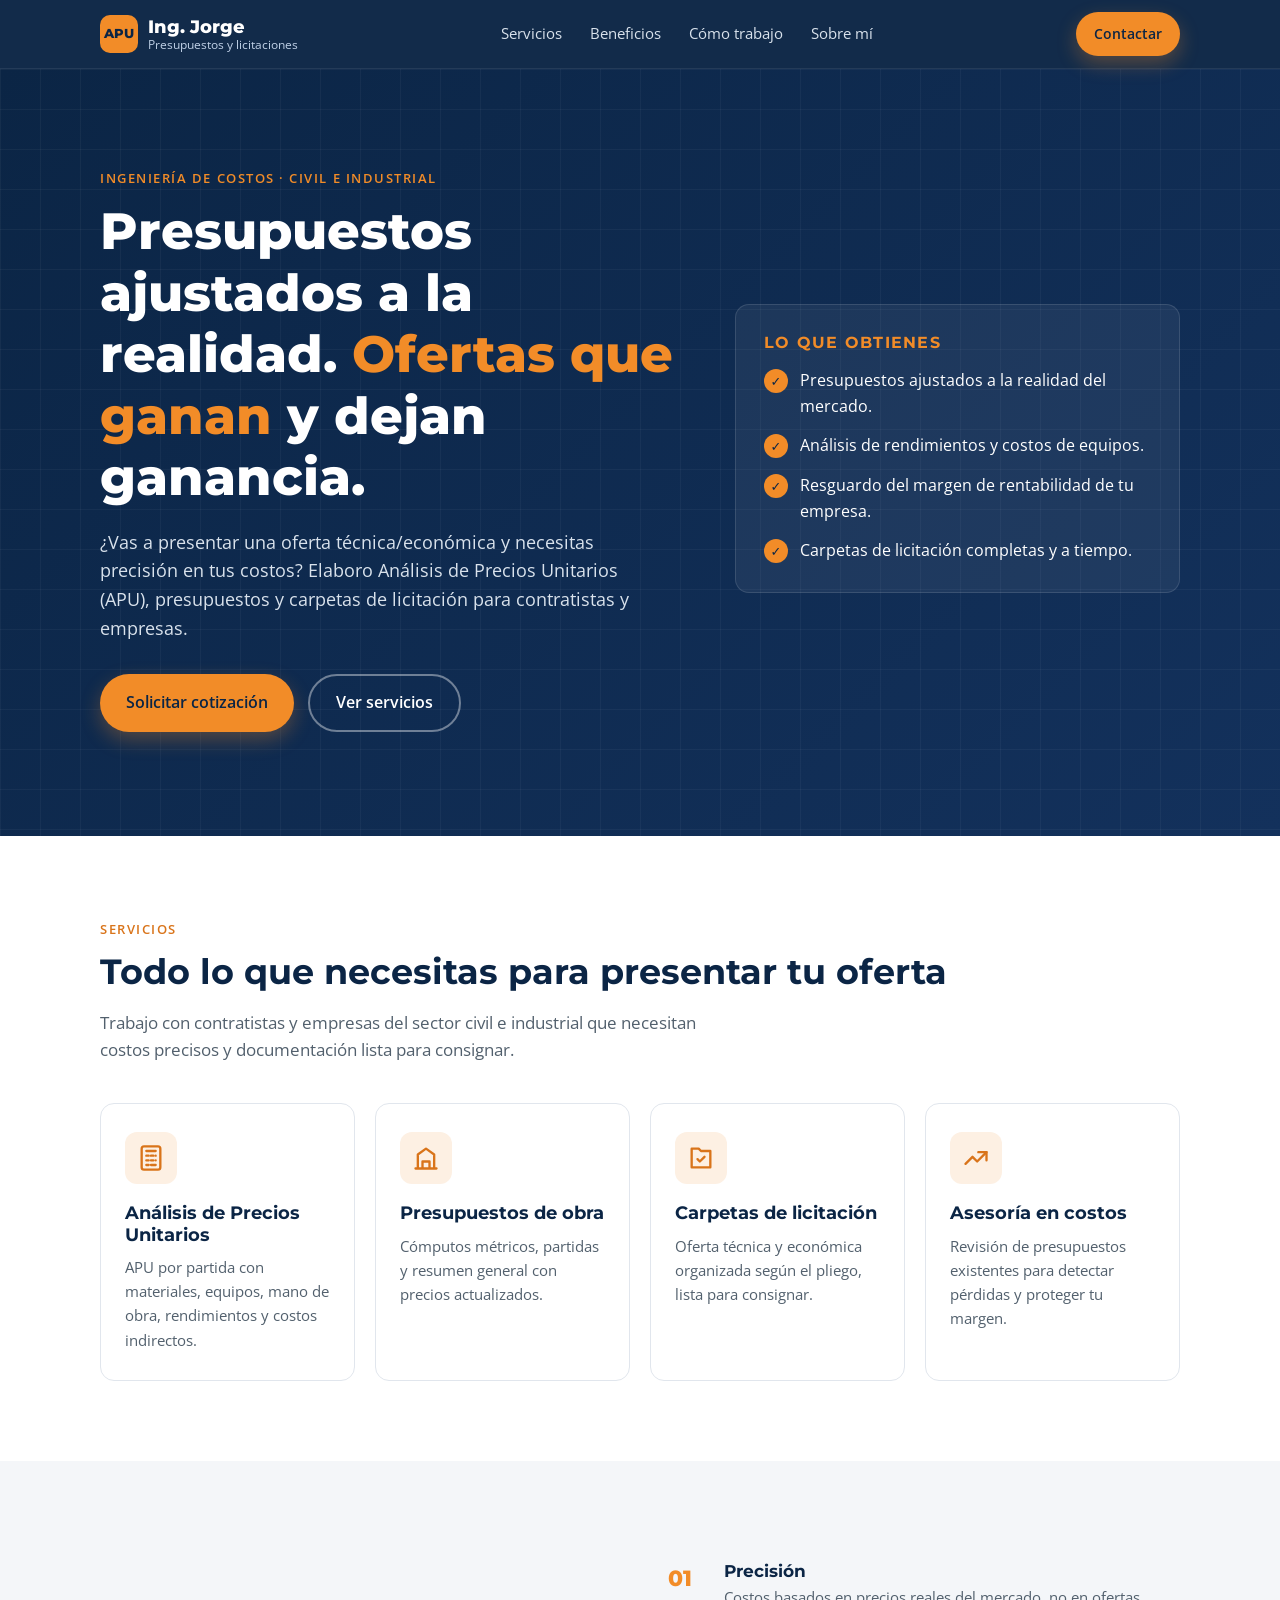
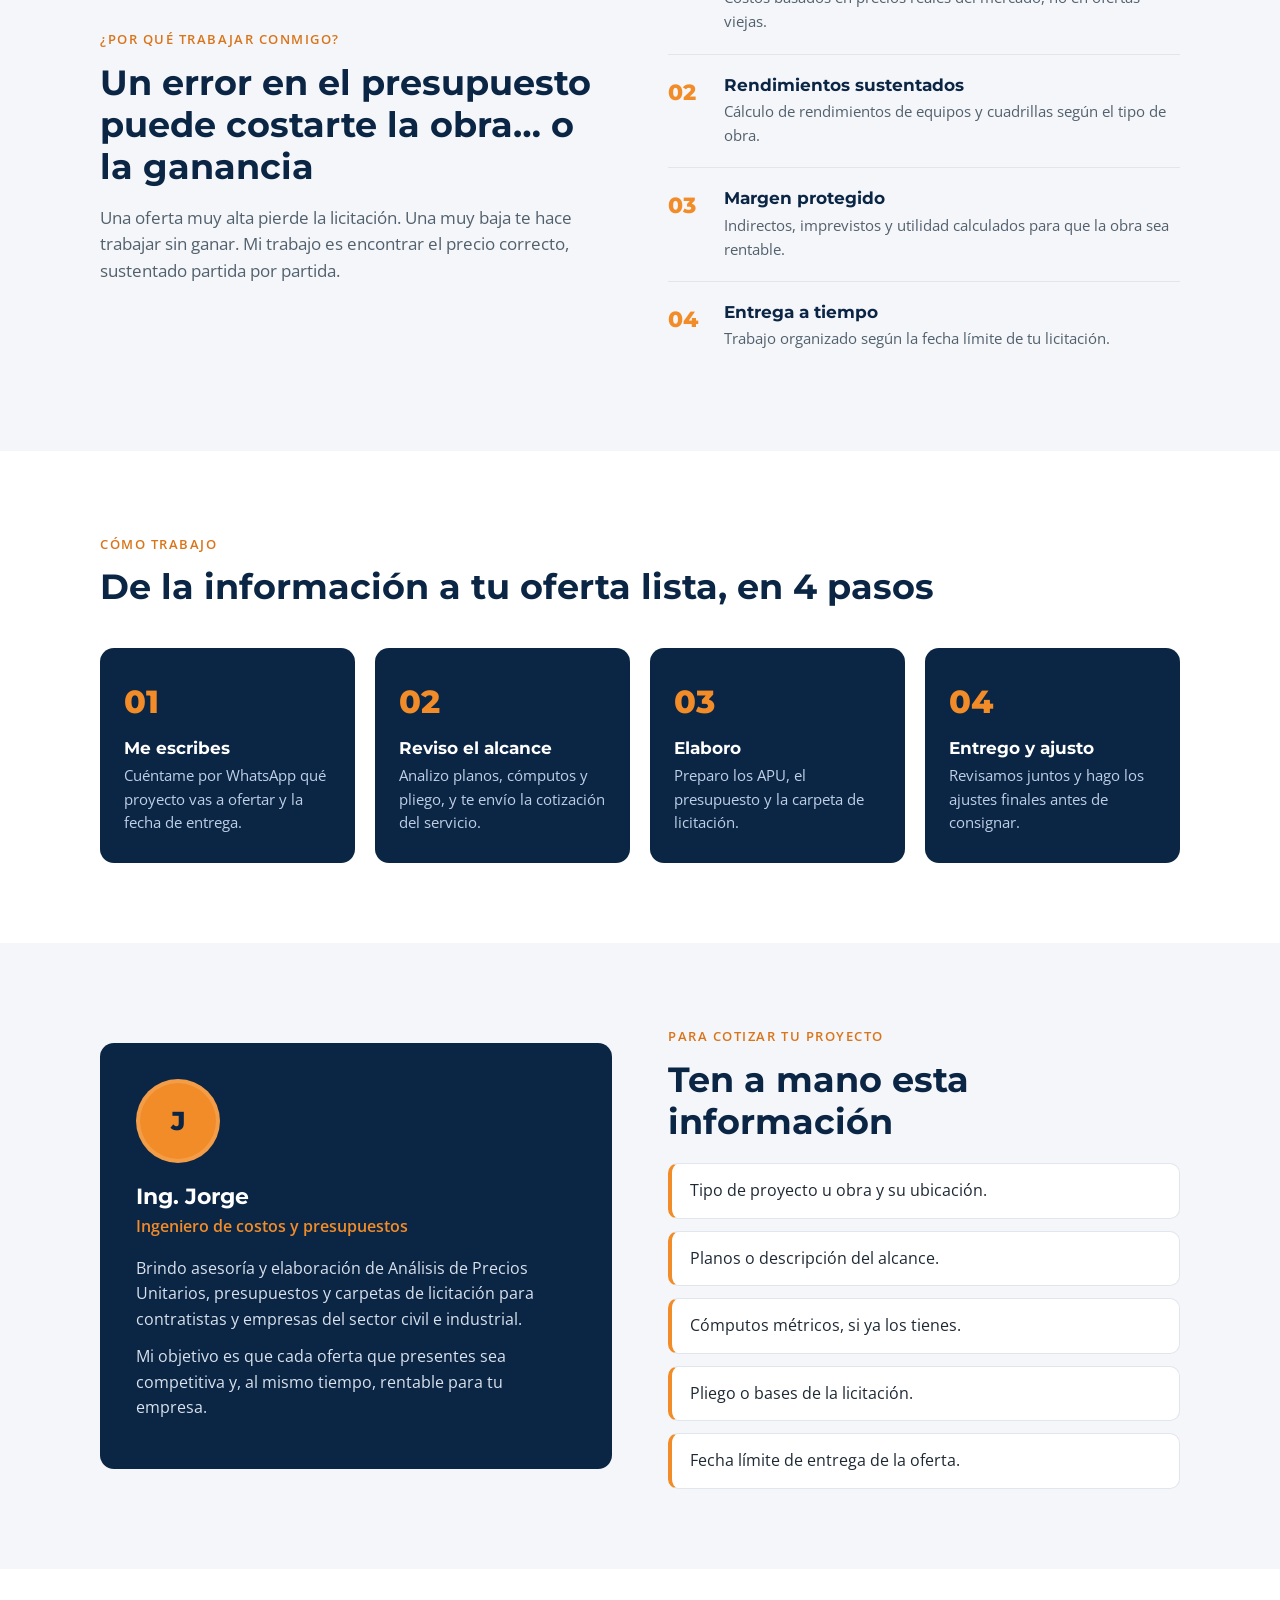
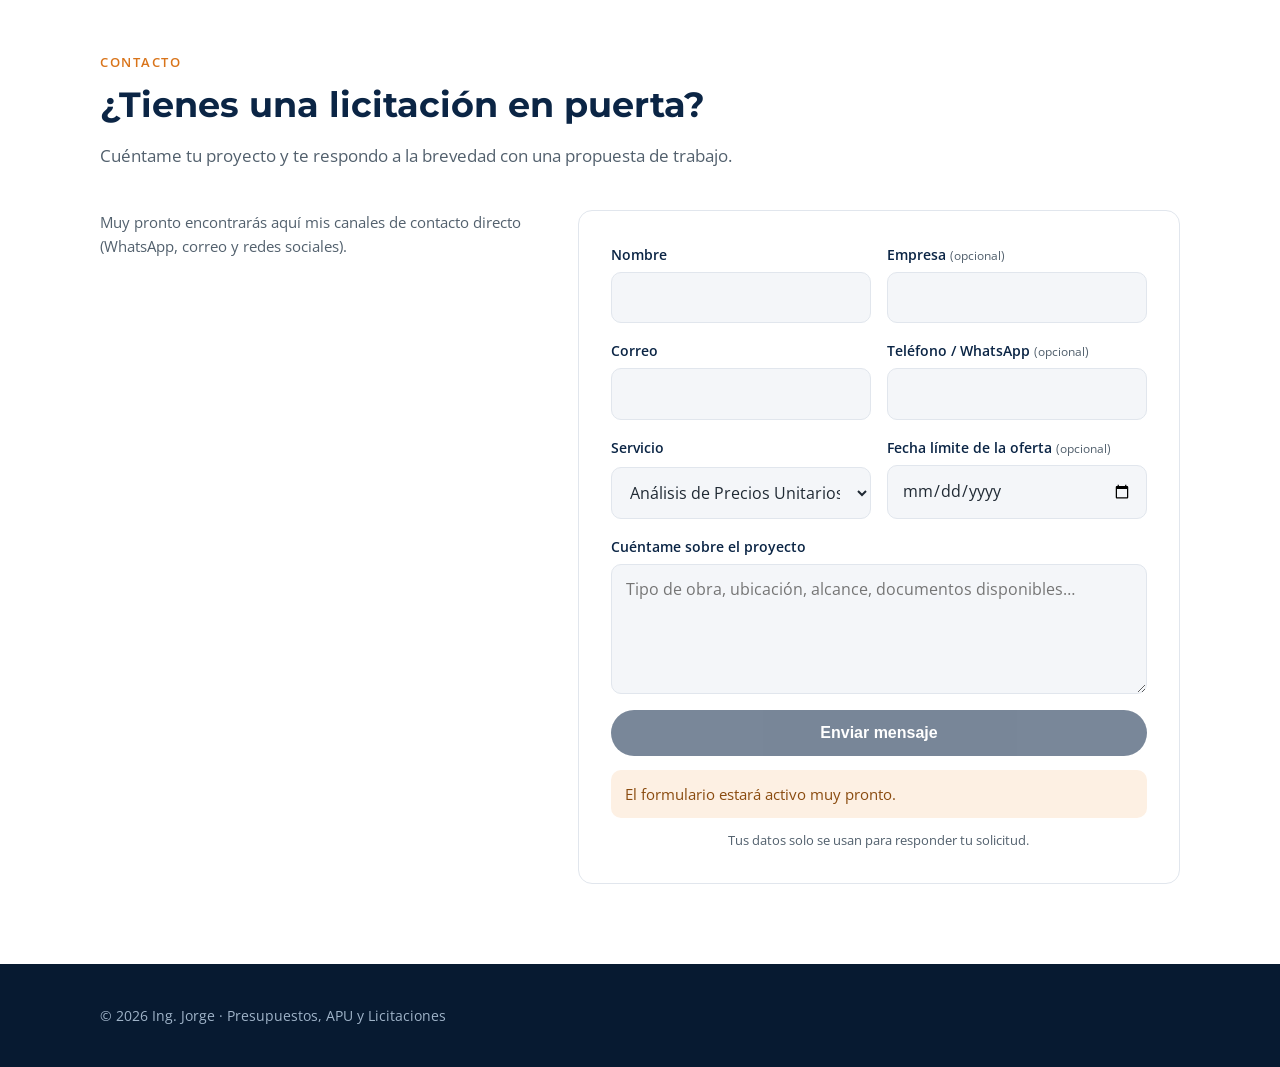
==== public/index.html @ f6491c8c "Preparar la página para publicarse en Cloudflare Workers - Archivos públicos movidos a public/ y wra" ====
<!doctype html>
<html lang="es">
<head>
  <meta charset="utf-8">
  <meta name="viewport" content="width=device-width, initial-scale=1">
  <title>Ing. Jorge · Presupuestos y APU</title>
  <meta name="description" content="Elaboración de Análisis de Precios Unitarios (APU), presupuestos de obra y carpetas de licitación para contratistas del sector civil e industrial.">
  <meta property="og:title" content="Ing. Jorge · Presupuestos, APU y Licitaciones">
  <meta property="og:description" content="Presupuestos ajustados a la realidad. Ofertas que ganan y dejan ganancia. Cotiza por WhatsApp.">
  <meta property="og:type" content="website">
  <meta property="og:locale" content="es_VE">
  <meta name="theme-color" content="#0B2545">
  <link rel="icon" href="data:image/svg+xml,%3Csvg xmlns='http://www.w3.org/2000/svg' viewBox='0 0 64 64'%3E%3Crect width='64' height='64' rx='14' fill='%230B2545'/%3E%3Ctext x='32' y='42' font-family='Arial' font-weight='700' font-size='26' fill='%23F28C28' text-anchor='middle'%3EAPU%3C/text%3E%3C/svg%3E">
  <link rel="preconnect" href="https://fonts.googleapis.com">
  <link rel="preconnect" href="https://fonts.gstatic.com" crossorigin>
  <link href="https://fonts.googleapis.com/css2?family=Montserrat:wght@600;700;800&family=Open+Sans:wght@400;600&display=swap" rel="stylesheet">
  <link rel="stylesheet" href="assets/css/styles.css">
</head>
<body>

  <!-- Los datos de contacto, fotos y redes se configuran en assets/js/config.js -->
  <header>
    <div class="wrap nav">
      <a href="#inicio" class="brand">
        <span class="brand-mark">APU</span>
        <span><span data-site="nombreCompleto">Ing. Jorge</span><small>Presupuestos y licitaciones</small></span>
      </a>
      <ul>
        <li><a href="#servicios">Servicios</a></li>
        <li><a href="#beneficios">Beneficios</a></li>
        <li><a href="#proceso">Cómo trabajo</a></li>
        <li><a href="#sobre-mi">Sobre mí</a></li>
      </ul>
      <a class="btn btn-primary" href="#contacto">Contactar</a>
    </div>
  </header>

  <main>
    <section class="hero" id="inicio">
      <div class="wrap hero-grid">
        <div>
          <span class="eyebrow">Ingeniería de costos · Civil e industrial</span>
          <h1>Presupuestos ajustados a la realidad. <em>Ofertas que ganan</em> y dejan ganancia.</h1>
          <p>¿Vas a presentar una oferta técnica/económica y necesitas precisión en tus costos? Elaboro Análisis de Precios Unitarios (APU), presupuestos y carpetas de licitación para contratistas y empresas.</p>
          <div class="hero-actions">
            <a class="btn btn-primary" href="#contacto">Solicitar cotización</a>
            <a class="btn btn-ghost" href="#servicios">Ver servicios</a>
          </div>
        </div>
        <div class="hero-card">
          <h3>Lo que obtienes</h3>
          <ul class="check">
            <li>Presupuestos ajustados a la realidad del mercado.</li>
            <li>Análisis de rendimientos y costos de equipos.</li>
            <li>Resguardo del margen de rentabilidad de tu empresa.</li>
            <li>Carpetas de licitación completas y a tiempo.</li>
          </ul>
        </div>
      </div>
    </section>

    <section id="servicios">
      <div class="wrap">
        <span class="eyebrow">Servicios</span>
        <h2>Todo lo que necesitas para presentar tu oferta</h2>
        <p class="lead">Trabajo con contratistas y empresas del sector civil e industrial que necesitan costos precisos y documentación lista para consignar.</p>
        <div class="grid-4">
          <article class="card">
            <div class="icon"><svg viewBox="0 0 24 24" fill="none" stroke="currentColor" stroke-width="2" stroke-linecap="round" stroke-linejoin="round" aria-hidden="true"><rect x="4" y="2" width="16" height="20" rx="2"/><path d="M8 6h8M8 10h2M12 10h2M16 10h0M8 14h2M12 14h2M8 18h2M12 18h4M16 14v0"/></svg></div>
            <h3>Análisis de Precios Unitarios</h3>
            <p>APU por partida con materiales, equipos, mano de obra, rendimientos y costos indirectos.</p>
          </article>
          <article class="card">
            <div class="icon"><svg viewBox="0 0 24 24" fill="none" stroke="currentColor" stroke-width="2" stroke-linecap="round" stroke-linejoin="round" aria-hidden="true"><path d="M3 21h18M5 21V9l7-5 7 5v12M9 21v-6h6v6"/></svg></div>
            <h3>Presupuestos de obra</h3>
            <p>Cómputos métricos, partidas y resumen general con precios actualizados.</p>
          </article>
          <article class="card">
            <div class="icon"><svg viewBox="0 0 24 24" fill="none" stroke="currentColor" stroke-width="2" stroke-linecap="round" stroke-linejoin="round" aria-hidden="true"><path d="M4 4h6l2 2h8v14H4z"/><path d="M9 13l2 2 4-4"/></svg></div>
            <h3>Carpetas de licitación</h3>
            <p>Oferta técnica y económica organizada según el pliego, lista para consignar.</p>
          </article>
          <article class="card">
            <div class="icon"><svg viewBox="0 0 24 24" fill="none" stroke="currentColor" stroke-width="2" stroke-linecap="round" stroke-linejoin="round" aria-hidden="true"><path d="M3 17l6-6 4 4 8-8"/><path d="M14 7h7v7"/></svg></div>
            <h3>Asesoría en costos</h3>
            <p>Revisión de presupuestos existentes para detectar pérdidas y proteger tu margen.</p>
          </article>
        </div>
      </div>
    </section>

    <section class="soft" id="beneficios">
      <div class="wrap split">
        <div>
          <span class="eyebrow">¿Por qué trabajar conmigo?</span>
          <h2>Un error en el presupuesto puede costarte la obra… o la ganancia</h2>
          <p class="lead">Una oferta muy alta pierde la licitación. Una muy baja te hace trabajar sin ganar. Mi trabajo es encontrar el precio correcto, sustentado partida por partida.</p>
        </div>
        <div>
          <div class="benefit">
            <span class="benefit-num">01</span>
            <div><h3>Precisión</h3><p>Costos basados en precios reales del mercado, no en ofertas viejas.</p></div>
          </div>
          <div class="benefit">
            <span class="benefit-num">02</span>
            <div><h3>Rendimientos sustentados</h3><p>Cálculo de rendimientos de equipos y cuadrillas según el tipo de obra.</p></div>
          </div>
          <div class="benefit">
            <span class="benefit-num">03</span>
            <div><h3>Margen protegido</h3><p>Indirectos, imprevistos y utilidad calculados para que la obra sea rentable.</p></div>
          </div>
          <div class="benefit">
            <span class="benefit-num">04</span>
            <div><h3>Entrega a tiempo</h3><p>Trabajo organizado según la fecha límite de tu licitación.</p></div>
          </div>
        </div>
      </div>
    </section>

    <section id="proceso">
      <div class="wrap">
        <span class="eyebrow">Cómo trabajo</span>
        <h2>De la información a tu oferta lista, en 4 pasos</h2>
        <div class="steps">
          <div class="step"><h3>Me escribes</h3><p>Cuéntame por WhatsApp qué proyecto vas a ofertar y la fecha de entrega.</p></div>
          <div class="step"><h3>Reviso el alcance</h3><p>Analizo planos, cómputos y pliego, y te envío la cotización del servicio.</p></div>
          <div class="step"><h3>Elaboro</h3><p>Preparo los APU, el presupuesto y la carpeta de licitación.</p></div>
          <div class="step"><h3>Entrego y ajusto</h3><p>Revisamos juntos y hago los ajustes finales antes de consignar.</p></div>
        </div>
      </div>
    </section>
    <section class="soft" id="sobre-mi">
      <div class="wrap split">
        <div class="about-box">
          <!-- La foto se configura en assets/js/config.js; sin foto se muestran las iniciales -->
          <div class="avatar">J</div>
          <h3 data-site="nombreCompleto">Ing. Jorge</h3>
          <div class="role" data-site="cargo">Ingeniero de costos y presupuestos</div>
          <p>Brindo asesoría y elaboración de Análisis de Precios Unitarios, presupuestos y carpetas de licitación para contratistas y empresas del sector civil e industrial.</p>
          <p>Mi objetivo es que cada oferta que presentes sea competitiva y, al mismo tiempo, rentable para tu empresa.</p>
        </div>
        <div>
          <span class="eyebrow">Para cotizar tu proyecto</span>
          <h2>Ten a mano esta información</h2>
          <ul class="req">
            <li>Tipo de proyecto u obra y su ubicación.</li>
            <li>Planos o descripción del alcance.</li>
            <li>Cómputos métricos, si ya los tienes.</li>
            <li>Pliego o bases de la licitación.</li>
            <li>Fecha límite de entrega de la oferta.</li>
          </ul>
        </div>
      </div>
    </section>

    <section id="contacto">
      <div class="wrap">
        <span class="eyebrow">Contacto</span>
        <h2>¿Tienes una licitación en puerta?</h2>
        <p class="lead">Cuéntame tu proyecto y te respondo a la brevedad con una propuesta de trabajo.<span data-requires="ciudad"> Atención en <span data-site="ciudad"></span> y a distancia.</span></p>

        <div class="contact-grid">
          <div>
            <div class="channels" id="channels"></div>
            <p class="channels-empty" id="channels-empty">Muy pronto encontrarás aquí mis canales de contacto directo (WhatsApp, correo y redes sociales).</p>
          </div>

          <form class="form" id="contact-form">
            <div class="form-row">
              <div class="field">
                <label for="f-nombre">Nombre</label>
                <input id="f-nombre" name="nombre" type="text" autocomplete="name" required>
              </div>
              <div class="field">
                <label for="f-empresa">Empresa <small>(opcional)</small></label>
                <input id="f-empresa" name="empresa" type="text" autocomplete="organization">
              </div>
            </div>
            <div class="form-row">
              <div class="field">
                <label for="f-email">Correo</label>
                <input id="f-email" name="email" type="email" autocomplete="email" required>
              </div>
              <div class="field">
                <label for="f-telefono">Teléfono / WhatsApp <small>(opcional)</small></label>
                <input id="f-telefono" name="telefono" type="tel" autocomplete="tel">
              </div>
            </div>
            <div class="form-row">
              <div class="field">
                <label for="f-servicio">Servicio</label>
                <select id="f-servicio" name="servicio">
                  <option>Análisis de Precios Unitarios (APU)</option>
                  <option>Presupuesto de obra</option>
                  <option>Carpeta de licitación</option>
                  <option>Asesoría en costos</option>
                  <option>Otro</option>
                </select>
              </div>
              <div class="field">
                <label for="f-fecha">Fecha límite de la oferta <small>(opcional)</small></label>
                <input id="f-fecha" name="fecha_limite" type="date">
              </div>
            </div>
            <div class="field">
              <label for="f-mensaje">Cuéntame sobre el proyecto</label>
              <textarea id="f-mensaje" name="mensaje" required placeholder="Tipo de obra, ubicación, alcance, documentos disponibles…"></textarea>
            </div>
            <input class="hp" type="text" name="_honey" tabindex="-1" autocomplete="off" aria-hidden="true">
            <button class="btn btn-navy" type="submit">Enviar mensaje</button>
            <div class="form-status" id="form-status" role="status" hidden></div>
            <p class="form-note">Tus datos solo se usan para responder tu solicitud.</p>
          </form>
        </div>
      </div>
    </section>
  </main>

  <footer>
    <div class="wrap foot">
      <div>© <span id="year">2026</span> <span data-site="nombreCompleto">Ing. Jorge</span> · Presupuestos, APU y Licitaciones</div>
      <div class="social" id="social"></div>
    </div>
  </footer>

  <a class="wa-float" href="#contacto" data-wa data-requires="whatsapp" target="_blank" rel="noopener" aria-label="Escribir por WhatsApp" hidden>
    <svg viewBox="0 0 24 24" fill="currentColor" aria-hidden="true"><path d="M17.47 14.38c-.3-.15-1.75-.86-2.02-.96-.27-.1-.47-.15-.67.15-.2.3-.77.96-.94 1.16-.17.2-.35.22-.64.07-.3-.15-1.25-.46-2.38-1.47-.88-.79-1.47-1.76-1.65-2.06-.17-.3-.02-.46.13-.6.13-.13.3-.35.45-.52.15-.17.2-.3.3-.5.1-.2.05-.37-.03-.52-.07-.15-.67-1.61-.92-2.2-.24-.58-.49-.5-.67-.51h-.57c-.2 0-.52.07-.79.37-.27.3-1.04 1.02-1.04 2.48s1.07 2.88 1.21 3.07c.15.2 2.1 3.2 5.08 4.49.71.31 1.26.49 1.69.63.71.22 1.36.19 1.87.12.57-.09 1.75-.72 2-1.41.25-.69.25-1.29.17-1.41-.07-.12-.27-.2-.57-.35M12.05 21.5h-.01a9.4 9.4 0 0 1-4.8-1.32l-.34-.2-3.56.94.95-3.48-.22-.36a9.4 9.4 0 0 1-1.44-5.02c0-5.2 4.24-9.43 9.44-9.43 2.52 0 4.89.98 6.67 2.77a9.37 9.37 0 0 1 2.76 6.67c0 5.2-4.24 9.43-9.45 9.43m8.04-17.47A11.3 11.3 0 0 0 12.05.7C5.78.7.68 5.8.67 12.06c0 2 .52 3.96 1.52 5.68L.57 23.3l5.7-1.5a11.3 11.3 0 0 0 5.78 1.47h.01c6.26 0 11.36-5.1 11.37-11.36 0-3.04-1.18-5.89-3.33-8.04"/></svg>
  </a>

  <script src="assets/js/config.js"></script>
  <script src="assets/js/main.js"></script>
</body>
</html>
---- public/assets/css/styles.css ----
:root {
  --navy: #0B2545;
  --navy-2: #13315C;
  --orange: #F28C28;
  --orange-dark: #D9741A;
  --text: #1F2933;
  --muted: #52606D;
  --bg: #FFFFFF;
  --bg-soft: #F4F6F9;
  --border: #E1E6ED;
  --wa: #25D366;
  --radius: 14px;
  --max: 1120px;
}
* { box-sizing: border-box; margin: 0; padding: 0; }
html { scroll-behavior: smooth; }
body {
  font-family: "Open Sans", system-ui, sans-serif;
  color: var(--text);
  background: var(--bg);
  line-height: 1.6;
  -webkit-font-smoothing: antialiased;
}
h1, h2, h3, .brand { font-family: "Montserrat", system-ui, sans-serif; line-height: 1.2; }
a { color: inherit; text-decoration: none; }
.wrap { max-width: var(--max); margin: 0 auto; padding: 0 20px; }
section { padding: 80px 0; scroll-margin-top: 68px; }
.eyebrow {
  display: inline-block; font-size: .8rem; font-weight: 600; letter-spacing: .12em;
  text-transform: uppercase; color: var(--orange-dark); margin-bottom: 12px;
}
h2 { font-size: clamp(1.6rem, 3.5vw, 2.2rem); color: var(--navy); margin-bottom: 16px; }
.lead { color: var(--muted); max-width: 640px; font-size: 1.05rem; }

.btn {
  display: inline-flex; align-items: center; gap: 10px; padding: 14px 26px;
  border-radius: 999px; font-weight: 600; font-size: 1rem; transition: transform .15s, background .15s;
}
.btn:hover { transform: translateY(-2px); }
.btn-wa { background: var(--wa); color: #fff; box-shadow: 0 8px 20px rgba(37, 211, 102, .3); }
.btn-wa:hover { background: #1EBE5A; }
.btn-ghost { border: 2px solid rgba(255,255,255,.4); color: #fff; }
.btn-ghost:hover { border-color: #fff; }
.btn svg { width: 22px; height: 22px; flex-shrink: 0; }

/* Header */
header {
  position: sticky; top: 0; z-index: 50; background: rgba(11, 37, 69, .97);
  backdrop-filter: blur(6px); border-bottom: 1px solid rgba(255,255,255,.08);
}
.nav { display: flex; align-items: center; justify-content: space-between; height: 68px; }
.brand { color: #fff; font-weight: 800; font-size: 1.15rem; display: flex; align-items: center; gap: 10px; }
.brand-mark {
  width: 38px; height: 38px; border-radius: 10px; background: var(--orange); color: var(--navy);
  display: grid; place-items: center; font-size: .8rem; font-weight: 800;
}
.brand small { display: block; font-family: "Open Sans", sans-serif; font-weight: 400; font-size: .75rem; color: #BFD0E6; }
.nav ul { display: flex; gap: 28px; list-style: none; }
.nav ul a { color: #D9E2EC; font-size: .95rem; }
.nav ul a:hover { color: var(--orange); }
.nav .btn { padding: 10px 18px; font-size: .9rem; }
@media (max-width: 860px) { .nav ul { display: none; } }
@media (max-width: 480px) { .nav .btn span { display: none; } .nav .btn { padding: 10px; } }

/* Hero */
.hero {
  background:
    linear-gradient(rgba(255,255,255,.04) 1px, transparent 1px) 0 0 / 40px 40px,
    linear-gradient(90deg, rgba(255,255,255,.04) 1px, transparent 1px) 0 0 / 40px 40px,
    linear-gradient(135deg, var(--navy) 0%, var(--navy-2) 100%);
  color: #fff; padding: 96px 0 104px;
}
.hero-grid { display: grid; grid-template-columns: 1.3fr 1fr; gap: 56px; align-items: center; }
.hero .eyebrow { color: var(--orange); }
.hero h1 { font-size: clamp(2rem, 5vw, 3.2rem); font-weight: 800; margin-bottom: 20px; }
.hero h1 em { font-style: normal; color: var(--orange); }
.hero p { color: #D9E2EC; font-size: 1.12rem; max-width: 560px; margin-bottom: 32px; }
.hero-actions { display: flex; flex-wrap: wrap; gap: 14px; }
.hero-card {
  background: rgba(255,255,255,.06); border: 1px solid rgba(255,255,255,.12);
  border-radius: var(--radius); padding: 28px;
}
.hero-card h3 { font-size: 1rem; color: var(--orange); margin-bottom: 16px; text-transform: uppercase; letter-spacing: .08em; }
.check { list-style: none; display: grid; gap: 14px; }
.check li { display: flex; gap: 12px; align-items: flex-start; color: #fff; }
.check li::before {
  content: "✓"; flex-shrink: 0; width: 24px; height: 24px; border-radius: 50%;
  background: var(--orange); color: var(--navy); font-weight: 800; font-size: .8rem;
  display: grid; place-items: center; margin-top: 1px;
}
@media (max-width: 860px) { .hero-grid { grid-template-columns: 1fr; } .hero { padding: 64px 0 72px; } }

/* Services */
.grid-4 { display: grid; grid-template-columns: repeat(4, 1fr); gap: 20px; margin-top: 40px; }
@media (max-width: 960px) { .grid-4 { grid-template-columns: repeat(2, 1fr); } }
@media (max-width: 560px) { .grid-4 { grid-template-columns: 1fr; } }
.card {
  background: #fff; border: 1px solid var(--border); border-radius: var(--radius); padding: 28px 24px;
  transition: box-shadow .2s, transform .2s;
}
.card:hover { box-shadow: 0 14px 34px rgba(11, 37, 69, .1); transform: translateY(-4px); }
.icon {
  width: 52px; height: 52px; border-radius: 12px; background: #FDF0E3; color: var(--orange-dark);
  display: grid; place-items: center; margin-bottom: 18px;
}
.icon svg { width: 28px; height: 28px; }
.card h3 { color: var(--navy); font-size: 1.1rem; margin-bottom: 10px; }
.card p { color: var(--muted); font-size: .95rem; }

/* Benefits */
.soft { background: var(--bg-soft); }
.split { display: grid; grid-template-columns: 1fr 1fr; gap: 56px; align-items: center; }
@media (max-width: 860px) { .split { grid-template-columns: 1fr; gap: 32px; } }
.benefit { display: flex; gap: 16px; padding: 20px 0; border-bottom: 1px solid var(--border); }
.benefit:last-child { border-bottom: 0; }
.benefit-num {
  font-family: "Montserrat", sans-serif; font-weight: 800; font-size: 1.4rem; color: var(--orange);
  min-width: 40px;
}
.benefit h3 { color: var(--navy); font-size: 1.05rem; margin-bottom: 4px; }
.benefit p { color: var(--muted); font-size: .95rem; }

/* Process */
.steps { display: grid; grid-template-columns: repeat(4, 1fr); gap: 20px; margin-top: 40px; counter-reset: step; }
@media (max-width: 960px) { .steps { grid-template-columns: repeat(2, 1fr); } }
@media (max-width: 560px) { .steps { grid-template-columns: 1fr; } }
.step { position: relative; padding: 28px 24px; border-radius: var(--radius); background: var(--navy); color: #fff; }
.step::before {
  counter-increment: step; content: counter(step, decimal-leading-zero);
  font-family: "Montserrat", sans-serif; font-weight: 800; font-size: 2rem; color: var(--orange);
  display: block; margin-bottom: 10px;
}
.step h3 { font-size: 1.05rem; margin-bottom: 6px; }
.step p { color: #BFD0E6; font-size: .93rem; }

/* Requirements */
.req { list-style: none; display: grid; gap: 12px; margin-top: 20px; }
.req li {
  background: #fff; border: 1px solid var(--border); border-left: 4px solid var(--orange);
  border-radius: 10px; padding: 14px 18px; color: var(--text);
}
.about-box {
  background: var(--navy); color: #fff; border-radius: var(--radius); padding: 36px;
}
.about-box h3 { font-size: 1.4rem; margin-bottom: 4px; }
.about-box .role { color: var(--orange); font-weight: 600; margin-bottom: 16px; }
.about-box p { color: #D9E2EC; margin-bottom: 12px; }
.avatar {
  width: 84px; height: 84px; border-radius: 50%; background: var(--orange); color: var(--navy);
  display: grid; place-items: center; font-family: "Montserrat", sans-serif; font-weight: 800;
  font-size: 1.6rem; margin-bottom: 20px; border: 4px solid rgba(255,255,255,.15); object-fit: cover;
}

/* CTA */
.cta { background: linear-gradient(135deg, var(--orange) 0%, var(--orange-dark) 100%); color: var(--navy); text-align: center; }
.cta h2 { color: var(--navy); }
.cta p { max-width: 620px; margin: 0 auto 28px; font-size: 1.08rem; }
.cta .phone { display: block; margin-top: 18px; font-weight: 600; }

/* Footer */
footer { background: #071A31; color: #9FB3C8; padding: 40px 0; font-size: .9rem; }
.foot { display: flex; flex-wrap: wrap; gap: 20px; justify-content: space-between; align-items: center; }
.social { display: flex; gap: 12px; }
.social a {
  width: 40px; height: 40px; border-radius: 50%; background: rgba(255,255,255,.08);
  display: grid; place-items: center; transition: background .15s;
}
.social a:hover { background: var(--orange); color: var(--navy); }
.social svg { width: 20px; height: 20px; }

/* Floating WhatsApp */
.wa-float {
  position: fixed; right: 20px; bottom: 20px; z-index: 60; width: 60px; height: 60px; border-radius: 50%;
  background: var(--wa); color: #fff; display: grid; place-items: center;
  box-shadow: 0 10px 24px rgba(0,0,0,.25); transition: transform .15s;
}
.wa-float:hover { transform: scale(1.08); }
.wa-float svg { width: 32px; height: 32px; }

/* Utilidades */
[hidden] { display: none !important; }
.btn-primary { background: var(--orange); color: var(--navy); box-shadow: 0 8px 20px rgba(242, 140, 40, .3); }
.btn-primary:hover { background: #F59E45; }
.btn-navy { background: var(--navy); color: #fff; }
.btn-navy:hover { background: var(--navy-2); }
.brand-logo { height: 40px; width: auto; }
img.avatar { display: block; }

/* Contacto */
.contact-grid { display: grid; grid-template-columns: 1fr 1.4fr; gap: 48px; margin-top: 40px; align-items: start; }
@media (max-width: 860px) { .contact-grid { grid-template-columns: 1fr; gap: 32px; } }
.channels { display: grid; gap: 14px; }
.channel {
  display: flex; align-items: center; gap: 14px; padding: 16px 18px; border-radius: 12px;
  background: #fff; border: 1px solid var(--border); transition: border-color .15s, box-shadow .15s;
}
.channel:hover { border-color: var(--orange); box-shadow: 0 8px 20px rgba(11, 37, 69, .08); }
.channel .icon { width: 44px; height: 44px; margin: 0; flex-shrink: 0; }
.channel .icon svg { width: 22px; height: 22px; }
.channel strong { display: block; color: var(--navy); font-size: .95rem; }
.channel span { color: var(--muted); font-size: .9rem; word-break: break-word; }
.channels-empty { color: var(--muted); font-size: .95rem; }

.form { background: #fff; border: 1px solid var(--border); border-radius: var(--radius); padding: 32px; }
@media (max-width: 560px) { .form { padding: 22px 18px; } }
.form-row { display: grid; grid-template-columns: 1fr 1fr; gap: 16px; }
@media (max-width: 560px) { .form-row { grid-template-columns: 1fr; } }
.field { display: grid; gap: 6px; margin-bottom: 16px; }
.field label { font-weight: 600; font-size: .9rem; color: var(--navy); }
.field label small { font-weight: 400; color: var(--muted); }
.field input, .field select, .field textarea {
  font: inherit; font-size: 1rem; color: var(--text); background: var(--bg-soft);
  border: 1px solid var(--border); border-radius: 10px; padding: 12px 14px; width: 100%;
}
.field textarea { min-height: 130px; resize: vertical; }
.field input:focus, .field select:focus, .field textarea:focus {
  outline: none; border-color: var(--orange); background: #fff; box-shadow: 0 0 0 3px rgba(242, 140, 40, .18);
}
.hp { position: absolute; left: -9999px; }
.form .btn { width: 100%; justify-content: center; border: 0; cursor: pointer; }
.form .btn:disabled { opacity: .55; cursor: not-allowed; transform: none; }
.form-status { margin-top: 14px; padding: 12px 14px; border-radius: 10px; font-size: .95rem; }
.form-status.ok { background: #E7F8EE; color: #146C3A; }
.form-status.error { background: #FDECEC; color: #9B1C1C; }
.form-status.info { background: #FDF0E3; color: #8A4B0F; }
.form-note { margin-top: 12px; font-size: .82rem; color: var(--muted); text-align: center; }
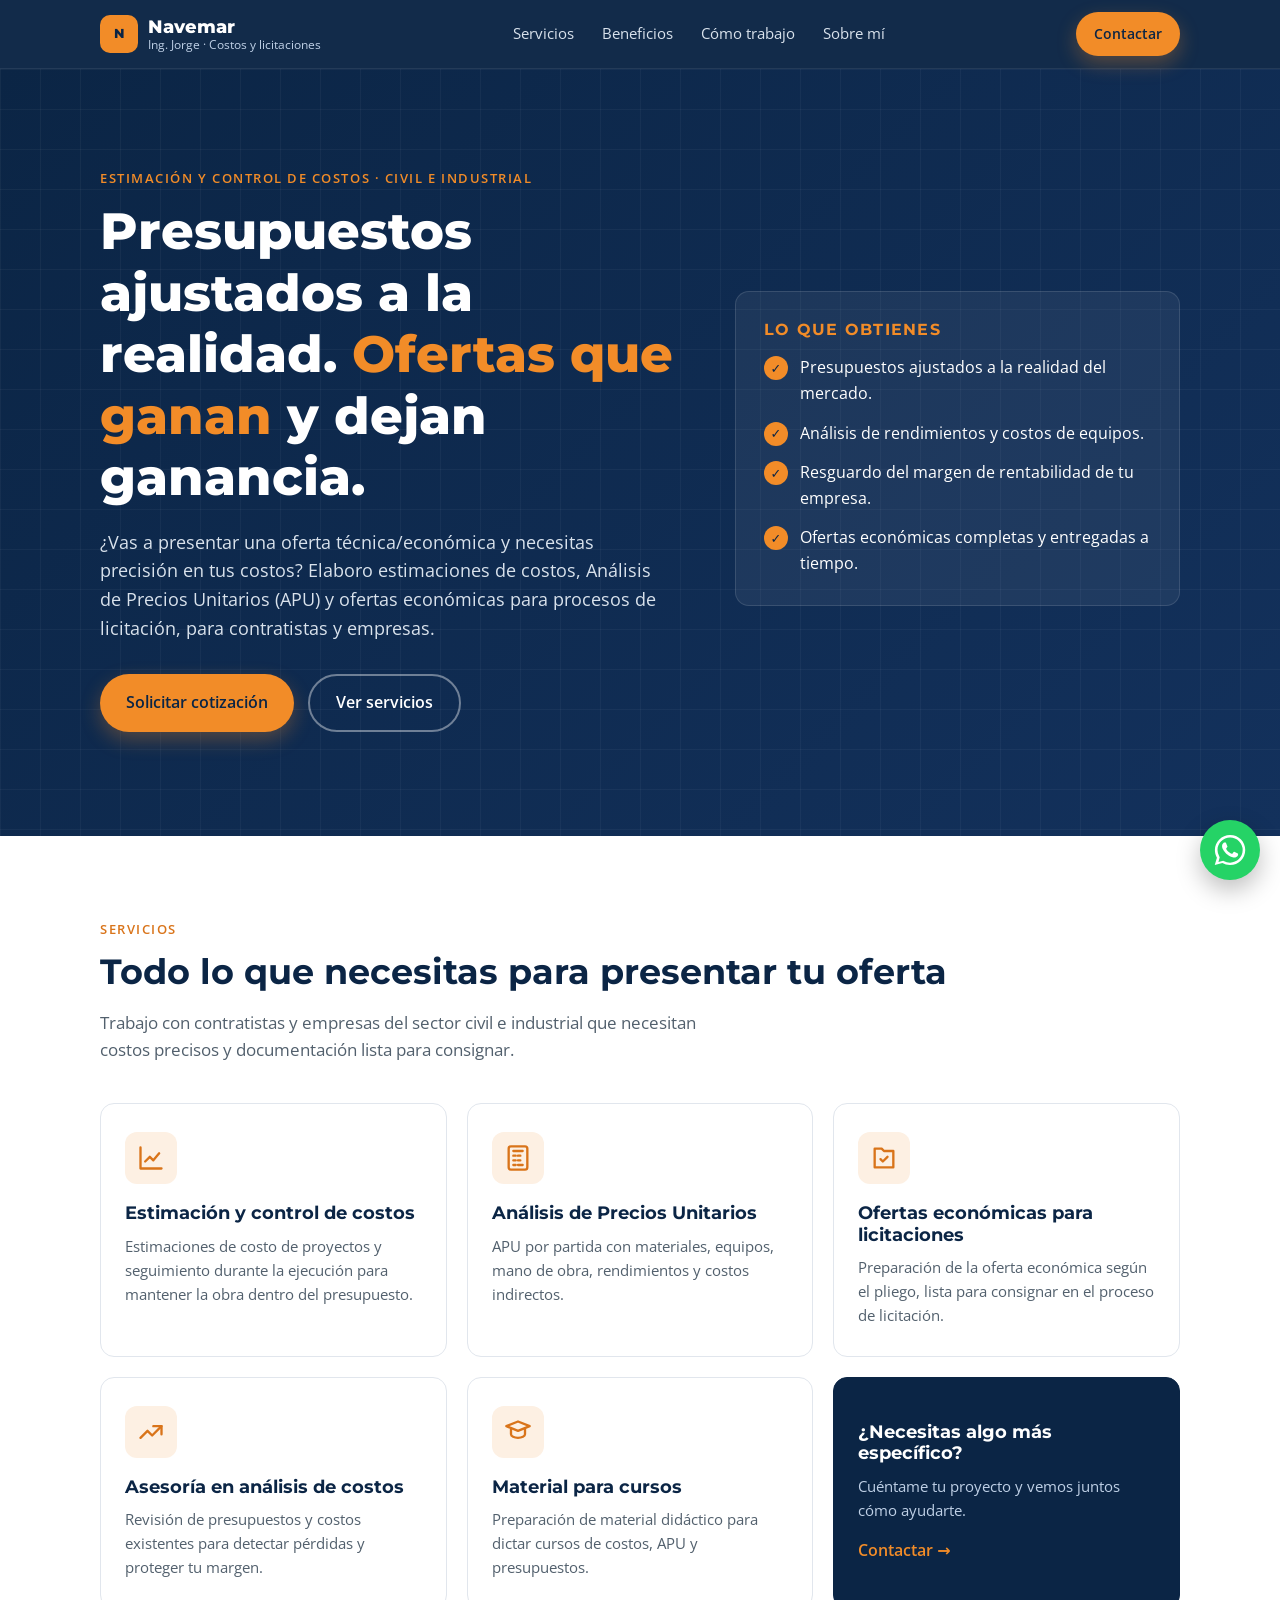
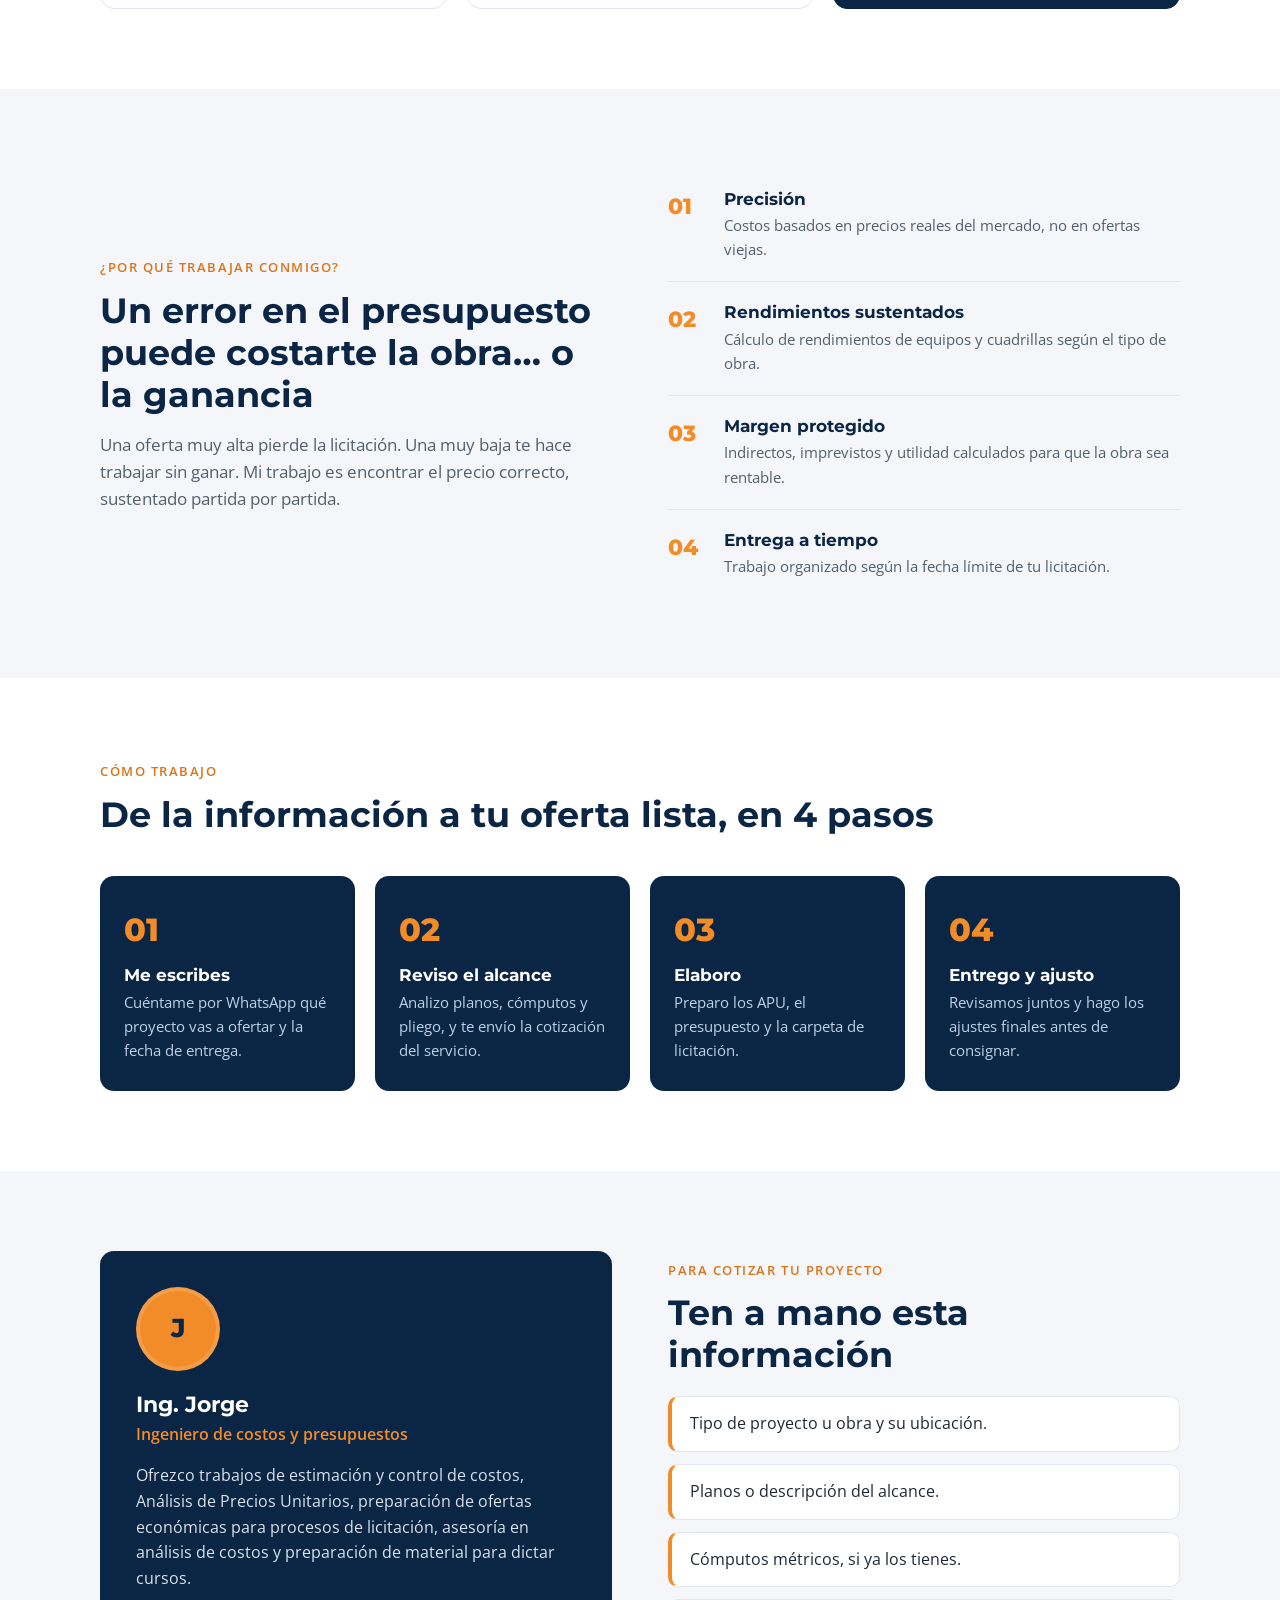
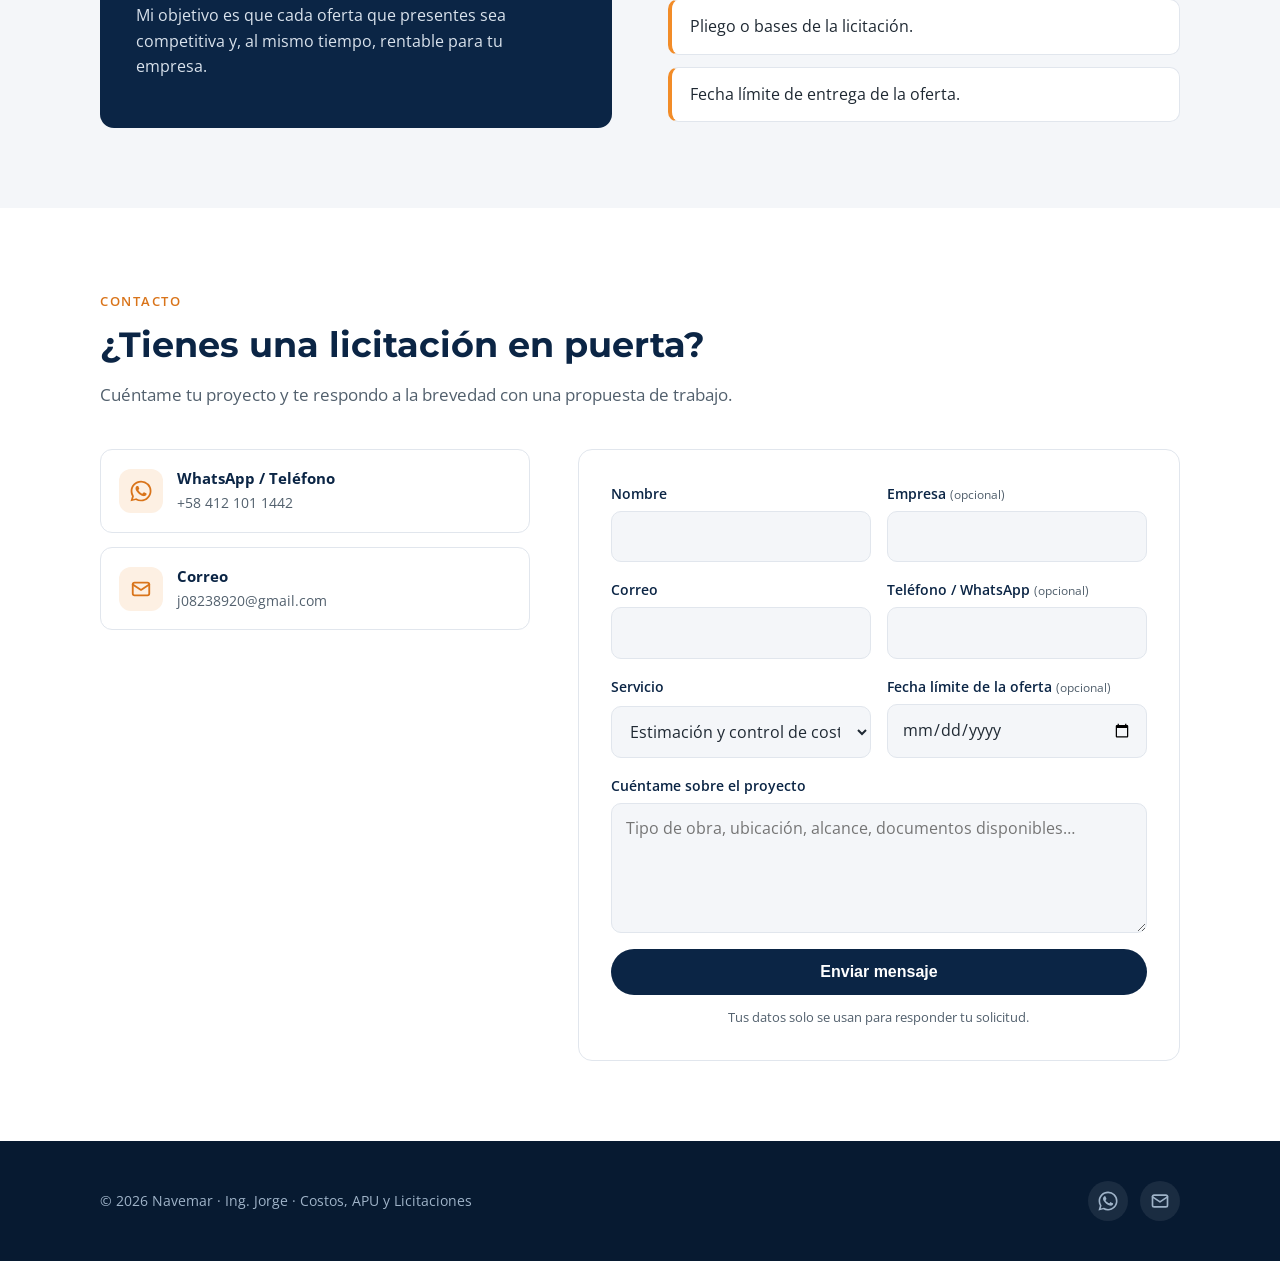
==== commit 2ce4bd78: "Agregar datos de Navemar: servicios, teléfono, WhatsApp y correo - Nombre de la empresa (Navemar) en" ====
--- a/public/index.html
+++ b/public/index.html
@@ -3,14 +3,14 @@
 <head>
   <meta charset="utf-8">
   <meta name="viewport" content="width=device-width, initial-scale=1">
-  <title>Ing. Jorge · Presupuestos y APU</title>
-  <meta name="description" content="Elaboración de Análisis de Precios Unitarios (APU), presupuestos de obra y carpetas de licitación para contratistas del sector civil e industrial.">
-  <meta property="og:title" content="Ing. Jorge · Presupuestos, APU y Licitaciones">
+  <title>Navemar · Costos, APU y Licitaciones</title>
+  <meta name="description" content="Navemar: estimación y control de costos, Análisis de Precios Unitarios (APU), ofertas económicas para licitaciones, asesoría en costos y material para cursos.">
+  <meta property="og:title" content="Navemar · Costos, APU y Licitaciones">
   <meta property="og:description" content="Presupuestos ajustados a la realidad. Ofertas que ganan y dejan ganancia. Cotiza por WhatsApp.">
   <meta property="og:type" content="website">
   <meta property="og:locale" content="es_VE">
   <meta name="theme-color" content="#0B2545">
-  <link rel="icon" href="data:image/svg+xml,%3Csvg xmlns='http://www.w3.org/2000/svg' viewBox='0 0 64 64'%3E%3Crect width='64' height='64' rx='14' fill='%230B2545'/%3E%3Ctext x='32' y='42' font-family='Arial' font-weight='700' font-size='26' fill='%23F28C28' text-anchor='middle'%3EAPU%3C/text%3E%3C/svg%3E">
+  <link rel="icon" href="data:image/svg+xml,%3Csvg xmlns='http://www.w3.org/2000/svg' viewBox='0 0 64 64'%3E%3Crect width='64' height='64' rx='14' fill='%230B2545'/%3E%3Ctext x='32' y='44' font-family='Arial' font-weight='700' font-size='34' fill='%23F28C28' text-anchor='middle'%3EN%3C/text%3E%3C/svg%3E">
   <link rel="preconnect" href="https://fonts.googleapis.com">
   <link rel="preconnect" href="https://fonts.gstatic.com" crossorigin>
   <link href="https://fonts.googleapis.com/css2?family=Montserrat:wght@600;700;800&family=Open+Sans:wght@400;600&display=swap" rel="stylesheet">
@@ -22,8 +22,8 @@
   <header>
     <div class="wrap nav">
       <a href="#inicio" class="brand">
-        <span class="brand-mark">APU</span>
-        <span><span data-site="nombreCompleto">Ing. Jorge</span><small>Presupuestos y licitaciones</small></span>
+        <span class="brand-mark">N</span>
+        <span><span data-site="empresa">Navemar</span><small><span data-site="nombreCompleto">Ing. Jorge</span> · Costos y licitaciones</small></span>
       </a>
       <ul>
         <li><a href="#servicios">Servicios</a></li>
@@ -39,9 +39,9 @@
     <section class="hero" id="inicio">
       <div class="wrap hero-grid">
         <div>
-          <span class="eyebrow">Ingeniería de costos · Civil e industrial</span>
+          <span class="eyebrow">Estimación y control de costos · Civil e industrial</span>
           <h1>Presupuestos ajustados a la realidad. <em>Ofertas que ganan</em> y dejan ganancia.</h1>
-          <p>¿Vas a presentar una oferta técnica/económica y necesitas precisión en tus costos? Elaboro Análisis de Precios Unitarios (APU), presupuestos y carpetas de licitación para contratistas y empresas.</p>
+          <p>¿Vas a presentar una oferta técnica/económica y necesitas precisión en tus costos? Elaboro estimaciones de costos, Análisis de Precios Unitarios (APU) y ofertas económicas para procesos de licitación, para contratistas y empresas.</p>
           <div class="hero-actions">
             <a class="btn btn-primary" href="#contacto">Solicitar cotización</a>
             <a class="btn btn-ghost" href="#servicios">Ver servicios</a>
@@ -53,7 +53,7 @@
             <li>Presupuestos ajustados a la realidad del mercado.</li>
             <li>Análisis de rendimientos y costos de equipos.</li>
             <li>Resguardo del margen de rentabilidad de tu empresa.</li>
-            <li>Carpetas de licitación completas y a tiempo.</li>
+            <li>Ofertas económicas completas y entregadas a tiempo.</li>
           </ul>
         </div>
       </div>
@@ -64,27 +64,37 @@
         <span class="eyebrow">Servicios</span>
         <h2>Todo lo que necesitas para presentar tu oferta</h2>
         <p class="lead">Trabajo con contratistas y empresas del sector civil e industrial que necesitan costos precisos y documentación lista para consignar.</p>
-        <div class="grid-4">
-          <article class="card">
-            <div class="icon"><svg viewBox="0 0 24 24" fill="none" stroke="currentColor" stroke-width="2" stroke-linecap="round" stroke-linejoin="round" aria-hidden="true"><rect x="4" y="2" width="16" height="20" rx="2"/><path d="M8 6h8M8 10h2M12 10h2M16 10h0M8 14h2M12 14h2M8 18h2M12 18h4M16 14v0"/></svg></div>
+        <div class="grid-3">
+          <article class="card">
+            <div class="icon"><svg viewBox="0 0 24 24" fill="none" stroke="currentColor" stroke-width="2" stroke-linecap="round" stroke-linejoin="round" aria-hidden="true"><path d="M3 3v18h18"/><path d="M7 15l4-4 3 3 5-6"/></svg></div>
+            <h3>Estimación y control de costos</h3>
+            <p>Estimaciones de costo de proyectos y seguimiento durante la ejecución para mantener la obra dentro del presupuesto.</p>
+          </article>
+          <article class="card">
+            <div class="icon"><svg viewBox="0 0 24 24" fill="none" stroke="currentColor" stroke-width="2" stroke-linecap="round" stroke-linejoin="round" aria-hidden="true"><rect x="4" y="2" width="16" height="20" rx="2"/><path d="M8 6h8M8 10h2M12 10h2M8 14h2M12 14h2M8 18h2M12 18h4"/></svg></div>
             <h3>Análisis de Precios Unitarios</h3>
             <p>APU por partida con materiales, equipos, mano de obra, rendimientos y costos indirectos.</p>
           </article>
           <article class="card">
-            <div class="icon"><svg viewBox="0 0 24 24" fill="none" stroke="currentColor" stroke-width="2" stroke-linecap="round" stroke-linejoin="round" aria-hidden="true"><path d="M3 21h18M5 21V9l7-5 7 5v12M9 21v-6h6v6"/></svg></div>
-            <h3>Presupuestos de obra</h3>
-            <p>Cómputos métricos, partidas y resumen general con precios actualizados.</p>
-          </article>
-          <article class="card">
             <div class="icon"><svg viewBox="0 0 24 24" fill="none" stroke="currentColor" stroke-width="2" stroke-linecap="round" stroke-linejoin="round" aria-hidden="true"><path d="M4 4h6l2 2h8v14H4z"/><path d="M9 13l2 2 4-4"/></svg></div>
-            <h3>Carpetas de licitación</h3>
-            <p>Oferta técnica y económica organizada según el pliego, lista para consignar.</p>
+            <h3>Ofertas económicas para licitaciones</h3>
+            <p>Preparación de la oferta económica según el pliego, lista para consignar en el proceso de licitación.</p>
           </article>
           <article class="card">
             <div class="icon"><svg viewBox="0 0 24 24" fill="none" stroke="currentColor" stroke-width="2" stroke-linecap="round" stroke-linejoin="round" aria-hidden="true"><path d="M3 17l6-6 4 4 8-8"/><path d="M14 7h7v7"/></svg></div>
-            <h3>Asesoría en costos</h3>
-            <p>Revisión de presupuestos existentes para detectar pérdidas y proteger tu margen.</p>
-          </article>
+            <h3>Asesoría en análisis de costos</h3>
+            <p>Revisión de presupuestos y costos existentes para detectar pérdidas y proteger tu margen.</p>
+          </article>
+          <article class="card">
+            <div class="icon"><svg viewBox="0 0 24 24" fill="none" stroke="currentColor" stroke-width="2" stroke-linecap="round" stroke-linejoin="round" aria-hidden="true"><path d="M2 7l10-4 10 4-10 4z"/><path d="M6 9v5c0 1.7 2.7 3 6 3s6-1.3 6-3V9"/></svg></div>
+            <h3>Material para cursos</h3>
+            <p>Preparación de material didáctico para dictar cursos de costos, APU y presupuestos.</p>
+          </article>
+          <a class="card card-cta" href="#contacto">
+            <h3>¿Necesitas algo más específico?</h3>
+            <p>Cuéntame tu proyecto y vemos juntos cómo ayudarte.</p>
+            <span class="card-link">Contactar →</span>
+          </a>
         </div>
       </div>
     </section>
@@ -136,7 +146,7 @@
           <div class="avatar">J</div>
           <h3 data-site="nombreCompleto">Ing. Jorge</h3>
           <div class="role" data-site="cargo">Ingeniero de costos y presupuestos</div>
-          <p>Brindo asesoría y elaboración de Análisis de Precios Unitarios, presupuestos y carpetas de licitación para contratistas y empresas del sector civil e industrial.</p>
+          <p>Ofrezco trabajos de estimación y control de costos, Análisis de Precios Unitarios, preparación de ofertas económicas para procesos de licitación, asesoría en análisis de costos y preparación de material para dictar cursos.</p>
           <p>Mi objetivo es que cada oferta que presentes sea competitiva y, al mismo tiempo, rentable para tu empresa.</p>
         </div>
         <div>
@@ -190,10 +200,11 @@
               <div class="field">
                 <label for="f-servicio">Servicio</label>
                 <select id="f-servicio" name="servicio">
+                  <option>Estimación y control de costos</option>
                   <option>Análisis de Precios Unitarios (APU)</option>
-                  <option>Presupuesto de obra</option>
-                  <option>Carpeta de licitación</option>
-                  <option>Asesoría en costos</option>
+                  <option>Oferta económica para licitación</option>
+                  <option>Asesoría en análisis de costos</option>
+                  <option>Material para cursos</option>
                   <option>Otro</option>
                 </select>
               </div>
@@ -218,7 +229,7 @@
 
   <footer>
     <div class="wrap foot">
-      <div>© <span id="year">2026</span> <span data-site="nombreCompleto">Ing. Jorge</span> · Presupuestos, APU y Licitaciones</div>
+      <div>© <span id="year">2026</span> <span data-site="empresa">Navemar</span> · <span data-site="nombreCompleto">Ing. Jorge</span> · Costos, APU y Licitaciones</div>
       <div class="social" id="social"></div>
     </div>
   </footer>
--- a/public/assets/css/styles.css
+++ b/public/assets/css/styles.css
@@ -107,6 +107,14 @@
 .card h3 { color: var(--navy); font-size: 1.1rem; margin-bottom: 10px; }
 .card p { color: var(--muted); font-size: .95rem; }
 
+.grid-3 { display: grid; grid-template-columns: repeat(3, 1fr); gap: 20px; margin-top: 40px; }
+@media (max-width: 960px) { .grid-3 { grid-template-columns: repeat(2, 1fr); } }
+@media (max-width: 560px) { .grid-3 { grid-template-columns: 1fr; } }
+.card-cta { background: var(--navy); border-color: var(--navy); display: flex; flex-direction: column; justify-content: center; }
+.card-cta h3 { color: #fff; }
+.card-cta p { color: #BFD0E6; margin-bottom: 16px; }
+.card-cta .card-link { color: var(--orange); font-weight: 600; }
+
 /* Benefits */
 .soft { background: var(--bg-soft); }
 .split { display: grid; grid-template-columns: 1fr 1fr; gap: 56px; align-items: center; }
